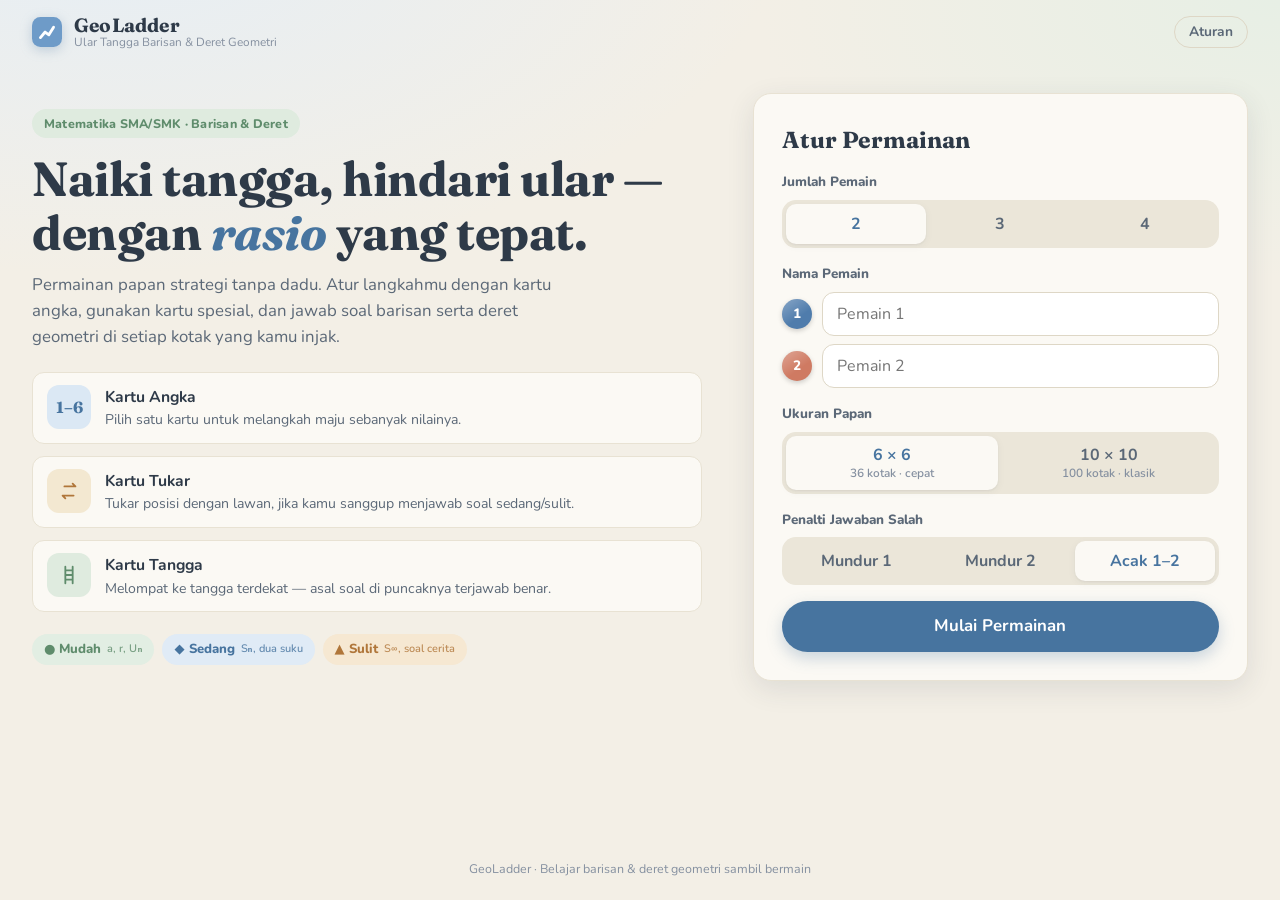
==== index.html @ 2062690c "Add files via upload" ====
<!DOCTYPE html>
<html lang="id">
<head>
  <meta charset="UTF-8">
  <meta name="viewport" content="width=device-width, initial-scale=1, viewport-fit=cover">
  <title>GeoLadder — Ular Tangga Barisan &amp; Deret Geometri</title>
  <meta name="description" content="Permainan papan edukatif ular tangga untuk belajar barisan dan deret geometri. Tanpa dadu, strategi kartu, 2–4 pemain lokal.">
  <meta name="theme-color" content="#f3efe6">
  <link rel="icon" href="data:image/svg+xml,%3Csvg xmlns='http://www.w3.org/2000/svg' viewBox='0 0 32 32'%3E%3Crect width='32' height='32' rx='8' fill='%236e9bc8'/%3E%3Cpath d='M9 22l5-6 4 3 5-8' fill='none' stroke='white' stroke-width='3' stroke-linecap='round' stroke-linejoin='round'/%3E%3C/svg%3E">
  <link rel="preconnect" href="https://fonts.googleapis.com">
  <link rel="preconnect" href="https://fonts.gstatic.com" crossorigin>
  <link href="https://fonts.googleapis.com/css2?family=Fraunces:wght@600;700&family=Nunito:wght@400;600;700;800&display=swap" rel="stylesheet">
  <link rel="stylesheet" href="style.css">
</head>
<body>
  <div id="app">
    <header class="topbar">
      <a class="brand" href="#" id="brand-link" aria-label="GeoLadder">
        <span class="brand-mark" aria-hidden="true">
          <svg viewBox="0 0 32 32" width="30" height="30"><rect width="32" height="32" rx="9" fill="#6e9bc8"/><path d="M9 22l5-6 4 3 5-8" fill="none" stroke="#fff" stroke-width="3" stroke-linecap="round" stroke-linejoin="round"/></svg>
        </span>
        <span class="brand-text">
          <strong>GeoLadder</strong>
          <small>Ular Tangga Barisan &amp; Deret Geometri</small>
        </span>
      </a>
      <nav class="topbar-actions" aria-label="Menu utama">
        <button class="btn btn-ghost btn-sm" id="btn-rules" type="button">Aturan</button>
        <button class="btn btn-ghost btn-sm is-hidden" id="btn-restart" type="button">Mulai Ulang</button>
        <button class="btn btn-ghost btn-sm is-hidden" id="btn-menu" type="button">Menu</button>
      </nav>
    </header>

    <main class="main">
      <!-- ================= LAYAR PENGATURAN ================= -->
      <section id="screen-setup" class="screen is-active" aria-labelledby="setup-title">
        <div class="setup-grid">
          <div class="setup-hero">
            <span class="eyebrow">Matematika SMA/SMK · Barisan &amp; Deret</span>
            <h1 id="setup-title">Naiki tangga, hindari ular — dengan <em>rasio</em> yang tepat.</h1>
            <p class="lead">
              Permainan papan strategi tanpa dadu. Atur langkahmu dengan kartu angka, gunakan kartu spesial,
              dan jawab soal barisan serta deret geometri di setiap kotak yang kamu injak.
            </p>

            <ul class="feature-list">
              <li>
                <span class="feature-icon fi-blue" aria-hidden="true">1–6</span>
                <div><strong>Kartu Angka</strong><p>Pilih satu kartu untuk melangkah maju sebanyak nilainya.</p></div>
              </li>
              <li>
                <span class="feature-icon fi-sand" aria-hidden="true">
                  <svg viewBox="0 0 24 24" width="22" height="22" fill="none" stroke="currentColor" stroke-width="2" stroke-linecap="round" stroke-linejoin="round"><path d="M7 7h12l-3-3"/><path d="M17 17H5l3 3"/></svg>
                </span>
                <div><strong>Kartu Tukar</strong><p>Tukar posisi dengan lawan, jika kamu sanggup menjawab soal sedang/sulit.</p></div>
              </li>
              <li>
                <span class="feature-icon fi-sage" aria-hidden="true">
                  <svg viewBox="0 0 24 24" width="22" height="22" fill="none" stroke="currentColor" stroke-width="2" stroke-linecap="round" stroke-linejoin="round"><path d="M8 3v18M16 3v18M8 7h8M8 12h8M8 17h8"/></svg>
                </span>
                <div><strong>Kartu Tangga</strong><p>Melompat ke tangga terdekat — asal soal di puncaknya terjawab benar.</p></div>
              </li>
            </ul>

            <div class="level-legend" aria-label="Tingkat kesulitan kotak">
              <span class="chip-level lv-easy">● Mudah <small>a, r, Uₙ</small></span>
              <span class="chip-level lv-medium">◆ Sedang <small>Sₙ, dua suku</small></span>
              <span class="chip-level lv-hard">▲ Sulit <small>S∞, soal cerita</small></span>
            </div>
          </div>

          <div class="setup-card panel">
            <h2>Atur Permainan</h2>

            <div class="field">
              <span class="field-label">Jumlah Pemain</span>
              <div class="segmented" id="seg-count" role="radiogroup" aria-label="Jumlah pemain">
                <button type="button" class="seg" role="radio" data-value="2">2</button>
                <button type="button" class="seg" role="radio" data-value="3">3</button>
                <button type="button" class="seg" role="radio" data-value="4">4</button>
              </div>
            </div>

            <div class="field">
              <span class="field-label">Nama Pemain</span>
              <div id="name-fields" class="name-fields"></div>
            </div>

            <div class="field">
              <span class="field-label">Ukuran Papan</span>
              <div class="segmented segmented-wide" id="seg-board" role="radiogroup" aria-label="Ukuran papan">
                <button type="button" class="seg" role="radio" data-value="36"><b>6 × 6</b><small>36 kotak · cepat</small></button>
                <button type="button" class="seg" role="radio" data-value="100"><b>10 × 10</b><small>100 kotak · klasik</small></button>
              </div>
            </div>

            <div class="field">
              <span class="field-label">Penalti Jawaban Salah</span>
              <div class="segmented" id="seg-penalty" role="radiogroup" aria-label="Penalti jawaban salah">
                <button type="button" class="seg" role="radio" data-value="1">Mundur 1</button>
                <button type="button" class="seg" role="radio" data-value="2">Mundur 2</button>
                <button type="button" class="seg" role="radio" data-value="random">Acak 1–2</button>
              </div>
            </div>

            <button id="btn-start" class="btn btn-primary btn-lg btn-block" type="button">Mulai Permainan</button>
          </div>
        </div>
      </section>

      <!-- ================= LAYAR PERMAINAN ================= -->
      <section id="screen-game" class="screen" aria-label="Permainan">
        <div class="game-layout">
          <div class="board-column">
            <div id="board" class="board-host"></div>

            <div class="legend" aria-label="Keterangan papan">
              <span class="legend-item"><i class="lg-dot lv-easy">●</i> Mudah</span>
              <span class="legend-item"><i class="lg-dot lv-medium">◆</i> Sedang</span>
              <span class="legend-item"><i class="lg-dot lv-hard">▲</i> Sulit</span>
              <span class="legend-item">
                <svg viewBox="0 0 24 24" width="18" height="18" fill="none" stroke="#a3805a" stroke-width="2" stroke-linecap="round" aria-hidden="true"><path d="M8 3v18M16 3v18M8 7h8M8 12h8M8 17h8"/></svg>
                Tangga <small>(Kartu Tangga)</small>
              </span>
              <span class="legend-item">
                <svg viewBox="0 0 24 24" width="18" height="18" fill="none" stroke="#c98585" stroke-width="3" stroke-linecap="round" aria-hidden="true"><path d="M5 4c8 0 2 8 7 8s-1 8 7 8"/></svg>
                Ular <small>(jawab benar untuk lolos)</small>
              </span>
            </div>
          </div>

          <aside class="side-column" aria-label="Panel pemain">
            <div class="panel turn-panel" id="turn-panel"></div>
            <div class="panel hand-panel" id="hand-panel"></div>

            <div class="panel tabs-panel">
              <div class="tabs" role="tablist" aria-label="Informasi permainan">
                <button type="button" class="tab is-active" role="tab" data-tab="players" aria-selected="true">Pemain</button>
                <button type="button" class="tab" role="tab" data-tab="scores" aria-selected="false">Papan Skor</button>
                <button type="button" class="tab" role="tab" data-tab="history" aria-selected="false">Riwayat</button>
              </div>
              <div class="tab-body" id="tab-body" role="tabpanel"></div>
            </div>
          </aside>
        </div>
      </section>
    </main>

    <footer class="footer">
      <span>GeoLadder · Belajar barisan &amp; deret geometri sambil bermain</span>
    </footer>
  </div>

  <div id="toast-root" aria-live="polite" aria-atomic="false"></div>
  <div id="modal-root"></div>

  <script src="config.js"></script>
  <script src="utils.js"></script>
  <script src="questions.js"></script>
  <script src="board.js"></script>
  <script src="game.js"></script>
  <script src="ui.js"></script>
  <script src="main.js"></script>
</body>
</html>
---- style.css ----
/* =========================================================
   GeoLadder — gaya antarmuka (palet lembut, nyaman di mata)
   ========================================================= */

:root {
  --bg: #f3efe6;
  --bg-2: #ebe6d9;
  --surface: #fbf9f4;
  --surface-2: #f6f2e9;
  --line: #ded7c6;
  --line-soft: #e8e2d3;

  --text: #2e3a48;
  --text-soft: #5b6877;
  --text-mute: #8590a0;

  --blue: #6e9bc8;
  --blue-soft: #dbe8f4;
  --blue-deep: #47749f;

  --sage: #8fb097;
  --sage-soft: #dfebdf;
  --sage-deep: #5f8c6c;

  --sand: #e3d2b0;
  --sand-soft: #f3e8d1;
  --sand-deep: #b0763a;

  --clay-soft: #f4e0d8;
  --clay-deep: #a9604b;

  --easy-bg: #e2eee3;
  --easy-fg: #5f8c6c;
  --medium-bg: #e0ebf6;
  --medium-fg: #47749f;
  --hard-bg: #f6e8d2;
  --hard-fg: #b0763a;

  --shadow-sm: 0 1px 2px rgba(46, 58, 72, 0.06), 0 2px 8px rgba(46, 58, 72, 0.05);
  --shadow-md: 0 8px 28px rgba(46, 58, 72, 0.11);
  --shadow-lg: 0 20px 60px rgba(46, 58, 72, 0.22);

  --radius: 18px;
  --radius-sm: 12px;

  --font: "Nunito", "Segoe UI", system-ui, -apple-system, "Helvetica Neue", Arial, sans-serif;
  --font-display: "Fraunces", Georgia, "Times New Roman", serif;
}

*,
*::before,
*::after {
  box-sizing: border-box;
}

html {
  -webkit-text-size-adjust: 100%;
}

body {
  margin: 0;
  font-family: var(--font);
  color: var(--text);
  line-height: 1.55;
  min-height: 100vh;
  background-color: var(--bg);
  background-image:
    radial-gradient(1100px 560px at 8% -8%, #e6eef5 0%, transparent 62%),
    radial-gradient(900px 480px at 100% 0%, #e7efe5 0%, transparent 58%);
  background-attachment: fixed;
}

body.has-modal {
  overflow: hidden;
}

h1, h2, h3, p {
  margin: 0;
}

button,
input {
  font-family: inherit;
  font-size: inherit;
  color: inherit;
}

button {
  cursor: pointer;
}

:focus-visible {
  outline: 3px solid rgba(110, 155, 200, 0.55);
  outline-offset: 2px;
}

.is-hidden {
  display: none !important;
}

sub, sup {
  line-height: 0;
}

/* ---------- Kerangka ---------- */

#app {
  min-height: 100vh;
  display: flex;
  flex-direction: column;
}

.topbar {
  display: flex;
  align-items: center;
  justify-content: space-between;
  gap: 12px;
  padding: 14px clamp(14px, 3vw, 32px);
}

.brand {
  display: flex;
  align-items: center;
  gap: 12px;
  text-decoration: none;
  color: inherit;
}

.brand-mark {
  display: grid;
  place-items: center;
  filter: drop-shadow(0 3px 6px rgba(71, 116, 159, 0.28));
}

.brand-text {
  display: flex;
  flex-direction: column;
  line-height: 1.15;
}

.brand-text strong {
  font-family: var(--font-display);
  font-size: 1.2rem;
  letter-spacing: 0.01em;
}

.brand-text small {
  color: var(--text-mute);
  font-size: 0.74rem;
}

.topbar-actions {
  display: flex;
  gap: 6px;
}

.main {
  flex: 1;
  width: 100%;
  max-width: 1280px;
  margin: 0 auto;
  padding: 4px clamp(14px, 3vw, 32px) 28px;
}

.footer {
  text-align: center;
  color: var(--text-mute);
  font-size: 0.78rem;
  padding: 14px 16px 22px;
}

.screen {
  display: none;
}

.screen.is-active {
  display: block;
  animation: screenIn 0.4s ease both;
}

/* ---------- Tombol ---------- */

.btn {
  display: inline-flex;
  align-items: center;
  justify-content: center;
  gap: 8px;
  border: 1px solid transparent;
  border-radius: 999px;
  padding: 10px 20px;
  font-weight: 700;
  line-height: 1.2;
  transition: transform 0.15s ease, box-shadow 0.2s ease, background 0.2s ease, border-color 0.2s ease, opacity 0.2s ease;
}

.btn:active:not(:disabled) {
  transform: translateY(1px) scale(0.99);
}

.btn:disabled {
  opacity: 0.5;
  cursor: not-allowed;
}

.btn-primary {
  background: var(--blue-deep);
  color: #fff;
  box-shadow: 0 6px 16px rgba(71, 116, 159, 0.28);
}

.btn-primary:hover:not(:disabled) {
  background: #3e6a94;
  box-shadow: 0 8px 20px rgba(71, 116, 159, 0.34);
}

.btn-soft {
  background: var(--blue-soft);
  color: var(--blue-deep);
}

.btn-soft:hover:not(:disabled) {
  background: #d0e0f0;
}

.btn-sand {
  background: var(--sand-soft);
  color: var(--sand-deep);
  border-color: var(--sand);
}

.btn-ghost {
  background: transparent;
  color: var(--text-soft);
  border-color: var(--line);
}

.btn-ghost:hover:not(:disabled) {
  background: var(--surface);
  color: var(--text);
}

.btn-sm {
  padding: 7px 14px;
  font-size: 0.86rem;
}

.btn-lg {
  padding: 14px 26px;
  font-size: 1.05rem;
}

.btn-block {
  width: 100%;
}

/* ---------- Panel umum ---------- */

.panel {
  background: var(--surface);
  border: 1px solid var(--line-soft);
  border-radius: var(--radius);
  box-shadow: var(--shadow-sm);
  padding: 16px;
}

.panel-title {
  display: flex;
  align-items: baseline;
  justify-content: space-between;
  gap: 8px;
  margin-bottom: 10px;
  font-weight: 800;
  font-size: 0.95rem;
}

.panel-title small {
  color: var(--text-mute);
  font-weight: 600;
}

/* ---------- Chip tingkat ---------- */

.lv-easy {
  --lv-bg: var(--easy-bg);
  --lv-fg: var(--easy-fg);
}

.lv-medium {
  --lv-bg: var(--medium-bg);
  --lv-fg: var(--medium-fg);
}

.lv-hard {
  --lv-bg: var(--hard-bg);
  --lv-fg: var(--hard-fg);
}

.chip-level {
  display: inline-flex;
  align-items: center;
  gap: 6px;
  padding: 5px 12px;
  border-radius: 999px;
  background: var(--lv-bg);
  color: var(--lv-fg);
  font-weight: 800;
  font-size: 0.82rem;
  white-space: nowrap;
}

.chip-level small {
  font-weight: 600;
  opacity: 0.8;
}

.chip-sm {
  padding: 3px 9px;
  font-size: 0.78rem;
}

/* =========================================================
   LAYAR PENGATURAN
   ========================================================= */

.setup-grid {
  display: grid;
  grid-template-columns: minmax(0, 1.15fr) minmax(0, 0.85fr);
  gap: clamp(20px, 4vw, 52px);
  align-items: center;
  padding-top: clamp(4px, 2vw, 26px);
}

.eyebrow {
  display: inline-block;
  padding: 5px 12px;
  border-radius: 999px;
  background: var(--sage-soft);
  color: var(--sage-deep);
  font-weight: 800;
  font-size: 0.78rem;
  letter-spacing: 0.02em;
}

.setup-hero h1 {
  font-family: var(--font-display);
  font-size: clamp(1.9rem, 4.2vw, 3rem);
  line-height: 1.12;
  margin: 14px 0 12px;
  letter-spacing: -0.01em;
}

.setup-hero h1 em {
  font-style: italic;
  color: var(--blue-deep);
}

.lead {
  color: var(--text-soft);
  font-size: 1.05rem;
  max-width: 54ch;
}

.feature-list {
  list-style: none;
  margin: 22px 0;
  padding: 0;
  display: grid;
  gap: 12px;
}

.feature-list li {
  display: flex;
  gap: 14px;
  align-items: flex-start;
  background: var(--surface);
  border: 1px solid var(--line-soft);
  border-radius: var(--radius-sm);
  padding: 12px 14px;
}

.feature-list strong {
  display: block;
  font-size: 0.98rem;
}

.feature-list p {
  color: var(--text-soft);
  font-size: 0.88rem;
}

.feature-icon {
  flex: none;
  width: 44px;
  height: 44px;
  border-radius: 12px;
  display: grid;
  place-items: center;
  font-family: var(--font-display);
  font-weight: 700;
}

.fi-blue { background: var(--blue-soft); color: var(--blue-deep); }
.fi-sand { background: var(--sand-soft); color: var(--sand-deep); }
.fi-sage { background: var(--sage-soft); color: var(--sage-deep); }

.level-legend {
  display: flex;
  flex-wrap: wrap;
  gap: 8px;
}

.setup-card {
  padding: clamp(18px, 3vw, 28px);
  box-shadow: var(--shadow-md);
}

.setup-card h2 {
  font-family: var(--font-display);
  font-size: 1.45rem;
  margin-bottom: 14px;
}

.field {
  margin-bottom: 16px;
}

.field-label {
  display: block;
  font-weight: 800;
  font-size: 0.84rem;
  color: var(--text-soft);
  margin-bottom: 7px;
}

.segmented {
  display: flex;
  gap: 4px;
  padding: 4px;
  background: var(--bg-2);
  border-radius: 14px;
}

.seg {
  flex: 1;
  border: 0;
  background: transparent;
  border-radius: 10px;
  padding: 9px 8px;
  font-weight: 700;
  color: var(--text-soft);
  transition: background 0.2s ease, color 0.2s ease, box-shadow 0.2s ease;
}

.seg:hover {
  color: var(--text);
}

.seg.is-active {
  background: var(--surface);
  color: var(--blue-deep);
  box-shadow: var(--shadow-sm);
}

.segmented-wide .seg {
  display: flex;
  flex-direction: column;
  align-items: center;
  gap: 1px;
  line-height: 1.25;
}

.segmented-wide .seg small {
  font-weight: 600;
  font-size: 0.74rem;
  color: var(--text-mute);
}

.name-fields {
  display: grid;
  gap: 8px;
}

.name-row {
  display: flex;
  align-items: center;
  gap: 10px;
}

.pawn-dot {
  flex: none;
  width: 30px;
  height: 30px;
  border-radius: 50%;
  display: grid;
  place-items: center;
  color: #fff;
  font-weight: 800;
  font-size: 0.85rem;
  background: linear-gradient(145deg, rgba(255, 255, 255, 0.32), rgba(255, 255, 255, 0) 60%), var(--pc);
  box-shadow: 0 2px 5px rgba(0, 0, 0, 0.18);
}

.input {
  flex: 1;
  min-width: 0;
  border: 1.5px solid var(--line);
  background: #fff;
  border-radius: 12px;
  padding: 10px 14px;
  transition: border-color 0.2s ease, box-shadow 0.2s ease;
}

.input:focus {
  outline: none;
  border-color: var(--blue);
  box-shadow: 0 0 0 4px rgba(110, 155, 200, 0.18);
}

/* =========================================================
   LAYAR PERMAINAN
   ========================================================= */

.game-layout {
  display: grid;
  grid-template-columns: minmax(0, 1fr) 390px;
  gap: 22px;
  align-items: start;
}

.board-column {
  display: flex;
  flex-direction: column;
  align-items: center;
  gap: 12px;
  min-width: 0;
}

.board-host {
  width: min(100%, calc(100vh - 150px));
  min-width: 280px;
}

/* ---------- Papan ---------- */

.board {
  position: relative;
  width: 100%;
  aspect-ratio: 1 / 1;
  padding: 10px;
  background: var(--surface);
  border: 1px solid var(--line);
  border-radius: 24px;
  box-shadow: var(--shadow-md);
}

.board-inner {
  position: relative;
  width: 100%;
  height: 100%;
}

.board-grid {
  display: grid;
  grid-template-columns: repeat(var(--cols), minmax(0, 1fr));
  grid-template-rows: repeat(var(--rows), minmax(0, 1fr));
  width: 100%;
  height: 100%;
}

.cell {
  padding: 2px;
  min-width: 0;
  min-height: 0;
  container-type: inline-size;
}

.cell-face {
  position: relative;
  width: 100%;
  height: 100%;
  border-radius: 12px;
  border-radius: clamp(5px, 14cqw, 13px);
  background: var(--lv-bg, var(--surface-2));
  border: 1px solid rgba(46, 58, 72, 0.07);
  color: var(--text);
  overflow: hidden;
  transition: box-shadow 0.25s ease, transform 0.25s ease, background 0.25s ease;
}

.cell-face.is-start {
  background: var(--blue-soft);
}

.cell-face.is-finish {
  background: linear-gradient(145deg, var(--sand-soft), var(--sand));
  border-color: rgba(176, 118, 58, 0.35);
}

.cell-num {
  position: absolute;
  left: 9%;
  top: 6%;
  font-weight: 800;
  font-size: 12px;
  font-size: clamp(9px, 25cqw, 19px);
  color: rgba(46, 58, 72, 0.78);
}

.cell-level {
  position: absolute;
  right: 9%;
  top: 6%;
  font-size: 11px;
  font-size: clamp(8px, 21cqw, 16px);
  color: var(--lv-fg);
  line-height: 1.2;
}

.cell-label {
  position: absolute;
  left: 0;
  right: 0;
  bottom: 12%;
  text-align: center;
  font-weight: 800;
  letter-spacing: 0.06em;
  font-size: 9px;
  font-size: clamp(7px, 16cqw, 12px);
  color: var(--blue-deep);
}

.is-finish .cell-label {
  color: var(--sand-deep);
}

.cell-tag {
  position: absolute;
  left: 50%;
  bottom: 7%;
  transform: translateX(-50%);
  padding: 1px 7px;
  border-radius: 999px;
  font-weight: 800;
  white-space: nowrap;
  font-size: 9px;
  font-size: clamp(7px, 17cqw, 13px);
  line-height: 1.35;
}

.tag-ladder {
  background: rgba(163, 128, 90, 0.17);
  color: #7d5e3b;
}

.tag-snake {
  background: rgba(201, 133, 133, 0.22);
  color: #9a5252;
}

.tag-top {
  background: rgba(163, 128, 90, 0.12);
  color: #8a6c48;
  font-weight: 700;
}

.cell-face.is-landed {
  animation: landed 0.7s ease;
}

.cell-face.is-preview {
  box-shadow: 0 0 0 3px var(--blue), 0 6px 18px rgba(71, 116, 159, 0.28);
  transform: scale(1.04);
  z-index: 2;
  animation: previewPulse 1.4s ease-in-out infinite;
}

.cell-face.is-preview-to {
  box-shadow: 0 0 0 3px var(--sage-deep), 0 6px 18px rgba(95, 140, 108, 0.3);
}

.board-svg {
  position: absolute;
  inset: 0;
  width: 100%;
  height: 100%;
  pointer-events: none;
}

.ladder {
  transition: opacity 0.2s ease;
}

.ladder.is-hl line {
  stroke: #7d5e3b;
}

.pawn-layer {
  position: absolute;
  inset: 0;
  pointer-events: none;
}

.pawn {
  position: absolute;
  left: 0;
  top: 0;
  width: calc(100% / var(--cols) * 0.46);
  aspect-ratio: 1 / 1;
  z-index: 3;
  container-type: inline-size;
  transition:
    left var(--move-ms, 300ms) cubic-bezier(0.4, 0, 0.2, 1),
    top var(--move-ms, 300ms) cubic-bezier(0.4, 0, 0.2, 1),
    transform var(--move-ms, 300ms) cubic-bezier(0.4, 0, 0.2, 1);
}

.pawn.is-active {
  z-index: 5;
}

.pawn-hop,
.pawn-body {
  width: 100%;
  height: 100%;
}

.pawn-body {
  border-radius: 50%;
  display: grid;
  place-items: center;
  color: #fff;
  font-weight: 800;
  font-size: 12px;
  font-size: clamp(9px, 46cqw, 22px);
  background: linear-gradient(145deg, rgba(255, 255, 255, 0.34), rgba(255, 255, 255, 0) 60%), var(--pc);
  border: 2px solid #fff;
  box-shadow: 0 3px 8px rgba(46, 58, 72, 0.32);
}

.pawn.is-active .pawn-body {
  animation: pawnPulse 1.9s ease-in-out infinite;
}

.pawn-hop.is-hop {
  animation: hop 0.28s ease-out;
}

/* ---------- Legenda ---------- */

.legend {
  display: flex;
  flex-wrap: wrap;
  justify-content: center;
  gap: 8px 16px;
  font-size: 0.82rem;
  color: var(--text-soft);
  font-weight: 600;
}

.legend-item {
  display: inline-flex;
  align-items: center;
  gap: 6px;
}

.legend-item small {
  color: var(--text-mute);
  font-weight: 600;
}

.lg-dot {
  font-style: normal;
  display: inline-grid;
  place-items: center;
  width: 22px;
  height: 22px;
  border-radius: 7px;
  background: var(--lv-bg);
  color: var(--lv-fg);
  font-size: 0.7rem;
}

/* ---------- Panel samping ---------- */

.side-column {
  display: flex;
  flex-direction: column;
  gap: 14px;
  min-width: 0;
}

.turn-panel {
  position: relative;
  overflow: hidden;
}

.turn-panel::before {
  content: "";
  position: absolute;
  left: 0;
  top: 0;
  bottom: 0;
  width: 6px;
  background: var(--pc, var(--blue));
}

.turn-head {
  display: flex;
  align-items: center;
  gap: 12px;
  padding-left: 6px;
}

.turn-head .pawn-dot {
  width: 40px;
  height: 40px;
  font-size: 1rem;
}

.turn-title {
  font-weight: 800;
  font-size: 1.12rem;
  line-height: 1.2;
}

.turn-sub {
  color: var(--text-mute);
  font-size: 0.82rem;
  font-weight: 600;
}

.turn-hint {
  margin: 10px 0 0 6px;
  padding: 9px 12px;
  border-radius: 12px;
  background: var(--surface-2);
  border: 1px dashed var(--line);
  color: var(--text-soft);
  font-size: 0.88rem;
  min-height: 42px;
}

.turn-hint b {
  color: var(--text);
}

/* ---------- Kartu ---------- */

.hand-row {
  display: flex;
  flex-wrap: wrap;
  gap: 10px;
  padding: 14px 2px 10px;
}

.card-num {
  position: relative;
  width: 62px;
  height: 88px;
  border-radius: 14px;
  border: 2px solid var(--line);
  background: linear-gradient(180deg, #ffffff, #f7f4ec);
  color: var(--text);
  font-family: var(--font-display);
  box-shadow: var(--shadow-sm);
  padding: 0;
  transition: transform 0.2s cubic-bezier(0.3, 1.5, 0.5, 1), box-shadow 0.2s ease, border-color 0.2s ease, opacity 0.2s ease;
}

.card-num .val {
  position: absolute;
  inset: 0 0 14px;
  display: grid;
  place-items: center;
  font-size: 2.1rem;
  font-weight: 700;
}

.card-num .corner {
  position: absolute;
  font-size: 0.72rem;
  font-weight: 800;
  color: var(--text-mute);
}

.card-num .corner.tl { left: 7px; top: 5px; }
.card-num .corner.br { right: 7px; top: 5px; }

.card-num .pips {
  position: absolute;
  left: 0;
  right: 0;
  bottom: 8px;
  display: flex;
  justify-content: center;
  gap: 3px;
}

.card-num .pips i {
  width: 5px;
  height: 5px;
  border-radius: 50%;
  background: var(--blue);
  opacity: 0.8;
}

.card-num:hover:not(.is-disabled):not(.is-locked) {
  transform: translateY(-5px);
  border-color: var(--blue);
}

.card-num.is-selected {
  transform: translateY(-14px) scale(1.05);
  border-color: var(--blue-deep);
  box-shadow: 0 14px 26px rgba(71, 116, 159, 0.28);
}

.card-num.is-disabled,
.card-num.is-locked {
  opacity: 0.45;
  cursor: not-allowed;
  filter: grayscale(0.35);
}

.card-num.is-locked {
  cursor: progress;
}

.card-num.is-played {
  animation: cardPlay 0.32s ease forwards;
}

.hand-row.deal .card-num {
  animation: cardDeal 0.42s cubic-bezier(0.3, 1.3, 0.5, 1) both;
  animation-delay: calc(var(--i) * 60ms);
}

.special-row {
  display: grid;
  grid-template-columns: 1fr 1fr;
  gap: 10px;
}

.card-sp {
  position: relative;
  display: flex;
  align-items: center;
  gap: 10px;
  text-align: left;
  padding: 10px 12px;
  border-radius: 14px;
  border: 2px solid var(--sp-line);
  background: var(--sp-bg);
  color: var(--sp-fg);
  transition: transform 0.2s cubic-bezier(0.3, 1.5, 0.5, 1), box-shadow 0.2s ease, opacity 0.2s ease;
}

.card-sp.sp-swap {
  --sp-bg: var(--blue-soft);
  --sp-fg: var(--blue-deep);
  --sp-line: #b9d1e8;
}

.card-sp.sp-ladder {
  --sp-bg: var(--sage-soft);
  --sp-fg: var(--sage-deep);
  --sp-line: #bdd5c1;
}

.card-sp strong {
  display: block;
  font-size: 0.9rem;
  line-height: 1.2;
}

.card-sp small {
  display: block;
  font-size: 0.72rem;
  font-weight: 600;
  opacity: 0.82;
  line-height: 1.3;
}

.card-sp .sp-count {
  margin-left: auto;
  font-weight: 800;
  font-size: 0.85rem;
  background: rgba(255, 255, 255, 0.75);
  border-radius: 999px;
  padding: 2px 8px;
}

.card-sp:hover:not(.is-disabled):not(.is-locked) {
  transform: translateY(-3px);
}

.card-sp.is-selected {
  transform: translateY(-6px);
  box-shadow: 0 10px 22px rgba(46, 58, 72, 0.16);
  border-color: var(--sp-fg);
}

.card-sp.is-disabled,
.card-sp.is-locked {
  opacity: 0.45;
  cursor: not-allowed;
  filter: grayscale(0.3);
}

.card-sp.is-played {
  animation: cardPlay 0.32s ease forwards;
}

.hand-actions {
  display: flex;
  flex-direction: column;
  gap: 8px;
  margin-top: 12px;
}

/* ---------- Tab ---------- */

.tabs-panel {
  padding: 10px 12px 14px;
}

.tabs {
  display: flex;
  gap: 4px;
  padding: 4px;
  background: var(--bg-2);
  border-radius: 14px;
  margin-bottom: 12px;
}

.tab {
  flex: 1;
  border: 0;
  background: transparent;
  border-radius: 10px;
  padding: 8px 6px;
  font-weight: 700;
  font-size: 0.86rem;
  color: var(--text-soft);
  transition: background 0.2s ease, color 0.2s ease;
}

.tab.is-active {
  background: var(--surface);
  color: var(--blue-deep);
  box-shadow: var(--shadow-sm);
}

.tab-body {
  max-height: 340px;
  overflow-y: auto;
  padding: 2px 4px 2px 2px;
  scrollbar-width: thin;
  scrollbar-color: var(--line) transparent;
}

.pl-card {
  background: var(--surface-2);
  border: 1.5px solid var(--line-soft);
  border-radius: 14px;
  padding: 10px 12px;
  margin-bottom: 8px;
  transition: border-color 0.25s ease, background 0.25s ease, transform 0.25s ease;
}

.pl-card.is-turn {
  border-color: var(--pc);
  background: #fff;
  transform: translateX(3px);
}

.pl-top {
  display: flex;
  align-items: center;
  gap: 10px;
}

.pl-name {
  flex: 1;
  min-width: 0;
  display: flex;
  flex-direction: column;
  line-height: 1.25;
}

.pl-name strong {
  overflow: hidden;
  text-overflow: ellipsis;
  white-space: nowrap;
}

.pl-name small,
.pl-score small {
  color: var(--text-mute);
  font-weight: 600;
  font-size: 0.76rem;
}

.pl-score {
  display: flex;
  flex-direction: column;
  align-items: flex-end;
  line-height: 1.1;
}

.pl-score b {
  font-family: var(--font-display);
  font-size: 1.25rem;
}

.progress {
  height: 6px;
  border-radius: 999px;
  background: var(--bg-2);
  margin: 9px 0 7px;
  overflow: hidden;
}

.progress i {
  display: block;
  height: 100%;
  border-radius: 999px;
  background: var(--pc);
  transition: width 0.5s ease;
}

.pl-meta {
  display: flex;
  flex-wrap: wrap;
  gap: 4px 12px;
  font-size: 0.78rem;
  font-weight: 700;
  color: var(--text-soft);
}

.pl-meta span {
  display: inline-flex;
  align-items: center;
  gap: 4px;
}

.pl-meta .streak {
  color: var(--sand-deep);
}

.score-table {
  width: 100%;
  border-collapse: collapse;
  font-size: 0.86rem;
}

.score-table th {
  text-align: left;
  color: var(--text-mute);
  font-weight: 700;
  font-size: 0.74rem;
  padding: 4px 6px 8px;
}

.score-table td {
  padding: 9px 6px;
  border-top: 1px solid var(--line-soft);
}

.score-table .num {
  text-align: right;
  font-variant-numeric: tabular-nums;
}

.score-table .who {
  display: flex;
  align-items: center;
  gap: 8px;
  font-weight: 700;
}

.score-table .pawn-dot {
  width: 22px;
  height: 22px;
  font-size: 0.7rem;
}

.empty {
  text-align: center;
  color: var(--text-mute);
  padding: 22px 10px;
  font-size: 0.9rem;
}

/* ---------- Riwayat ---------- */

.hist-item {
  border: 1.5px solid var(--line-soft);
  border-left: 5px solid var(--sage);
  border-radius: 12px;
  background: var(--surface-2);
  margin-bottom: 8px;
  overflow: hidden;
}

.hist-item.bad {
  border-left-color: #cf9a86;
}

.hist-item summary {
  list-style: none;
  display: flex;
  align-items: center;
  gap: 9px;
  padding: 9px 10px;
  cursor: pointer;
}

.hist-item summary::-webkit-details-marker {
  display: none;
}

.hist-main {
  flex: 1;
  min-width: 0;
  display: flex;
  flex-direction: column;
  line-height: 1.25;
}

.hist-main strong {
  font-size: 0.88rem;
}

.hist-main small {
  color: var(--text-mute);
  font-size: 0.74rem;
  font-weight: 600;
  overflow: hidden;
  text-overflow: ellipsis;
  white-space: nowrap;
}

.hist-res {
  font-weight: 800;
  font-size: 0.86rem;
}

.hist-item.ok .hist-res { color: var(--sage-deep); }
.hist-item.bad .hist-res { color: var(--clay-deep); }

.hist-body {
  padding: 4px 12px 12px;
  font-size: 0.86rem;
  color: var(--text-soft);
  display: grid;
  gap: 7px;
}

.hist-body .hist-q {
  color: var(--text);
}

.hist-body b.k {
  color: var(--text);
}

/* =========================================================
   MODAL
   ========================================================= */

.modal-overlay {
  position: fixed;
  inset: 0;
  z-index: 50;
  display: flex;
  align-items: center;
  justify-content: center;
  padding: 16px;
  background: rgba(46, 58, 72, 0);
  backdrop-filter: blur(0px);
  -webkit-backdrop-filter: blur(0px);
  transition: background 0.2s ease, backdrop-filter 0.2s ease;
}

.modal-overlay.is-open {
  background: rgba(46, 58, 72, 0.42);
  backdrop-filter: blur(3px);
  -webkit-backdrop-filter: blur(3px);
}

.modal {
  width: min(640px, 100%);
  max-height: calc(100vh - 32px);
  overflow-y: auto;
  background: var(--surface);
  border-radius: 22px;
  box-shadow: var(--shadow-lg);
  padding: clamp(18px, 3vw, 28px);
  opacity: 0;
  transform: translateY(14px) scale(0.97);
  transition: opacity 0.22s ease, transform 0.26s cubic-bezier(0.3, 1.3, 0.5, 1);
}

.modal-overlay.is-open .modal {
  opacity: 1;
  transform: none;
}

.modal-narrow {
  width: min(460px, 100%);
}

.modal h3 {
  font-family: var(--font-display);
  font-size: 1.35rem;
  margin-bottom: 8px;
}

.modal .modal-text {
  color: var(--text-soft);
}

.modal-actions {
  display: flex;
  flex-wrap: wrap;
  justify-content: flex-end;
  gap: 8px;
  margin-top: 18px;
}

/* ---------- Soal ---------- */

.q-head {
  display: flex;
  align-items: center;
  gap: 12px;
  margin-bottom: 16px;
}

.q-who {
  flex: 1;
  min-width: 0;
  display: flex;
  flex-direction: column;
  line-height: 1.25;
}

.q-who small {
  color: var(--text-mute);
  font-weight: 600;
}

.q-text {
  font-size: 1.12rem;
  line-height: 1.6;
  padding: 16px 18px;
  background: var(--surface-2);
  border: 1px solid var(--line-soft);
  border-radius: 14px;
  margin-bottom: 14px;
}

.q-options {
  display: grid;
  gap: 8px;
}

.opt {
  display: flex;
  align-items: center;
  gap: 12px;
  width: 100%;
  text-align: left;
  padding: 11px 14px;
  border-radius: 14px;
  border: 2px solid var(--line);
  background: #fff;
  transition: border-color 0.18s ease, background 0.18s ease, transform 0.15s ease, opacity 0.2s ease;
}

.opt:hover:not(:disabled) {
  border-color: var(--blue);
  transform: translateX(3px);
}

.opt-key {
  flex: none;
  width: 30px;
  height: 30px;
  border-radius: 9px;
  display: grid;
  place-items: center;
  font-weight: 800;
  font-size: 0.86rem;
  background: var(--bg-2);
  color: var(--text-soft);
  transition: background 0.18s ease, color 0.18s ease;
}

.opt-text {
  flex: 1;
  font-size: 1.02rem;
}

.opt.is-picked {
  border-color: var(--blue-deep);
  background: var(--blue-soft);
}

.opt.is-picked .opt-key {
  background: var(--blue-deep);
  color: #fff;
}

.opt.is-correct {
  border-color: var(--sage-deep);
  background: var(--sage-soft);
  animation: popIn 0.4s ease;
}

.opt.is-correct .opt-key {
  background: var(--sage-deep);
  color: #fff;
}

.opt.is-wrong {
  border-color: #cf9a86;
  background: var(--clay-soft);
  animation: shake 0.4s ease;
}

.opt.is-wrong .opt-key {
  background: var(--clay-deep);
  color: #fff;
}

.opt.is-dim {
  opacity: 0.55;
}

.opt:disabled {
  cursor: default;
}

.q-actions {
  margin-top: 16px;
  display: flex;
  justify-content: flex-end;
  align-items: center;
  gap: 10px;
}

.q-actions .kbd-hint {
  margin-right: auto;
  color: var(--text-mute);
  font-size: 0.78rem;
  font-weight: 600;
}

.feedback {
  margin-top: 16px;
  padding: 14px 16px;
  border-radius: 14px;
  border: 1.5px solid;
  animation: fadeUp 0.35s ease both;
}

.feedback.is-correct {
  background: var(--sage-soft);
  border-color: #bdd5c1;
}

.feedback.is-wrong {
  background: var(--clay-soft);
  border-color: #e6c5b8;
}

.fb-title {
  font-weight: 800;
  font-size: 1.05rem;
}

.is-correct .fb-title { color: var(--sage-deep); }
.is-wrong .fb-title { color: var(--clay-deep); }

.fb-points {
  font-weight: 800;
  color: var(--sage-deep);
  font-size: 0.92rem;
}

.fb-conseq {
  margin-top: 4px;
  font-weight: 600;
}

.fb-bonus {
  margin-top: 6px;
  display: inline-block;
  padding: 3px 10px;
  border-radius: 999px;
  background: #fff;
  color: var(--sand-deep);
  font-weight: 800;
  font-size: 0.84rem;
}

.fb-explain {
  margin-top: 10px;
  padding-top: 10px;
  border-top: 1px dashed rgba(46, 58, 72, 0.18);
  font-size: 0.94rem;
  color: var(--text-soft);
}

.fb-explain strong {
  display: block;
  color: var(--text);
  margin-bottom: 2px;
}

/* ---------- Pilih target ---------- */

.target-list {
  display: grid;
  gap: 8px;
  margin-top: 14px;
}

.target-btn {
  display: flex;
  align-items: center;
  gap: 12px;
  width: 100%;
  text-align: left;
  padding: 10px 14px;
  border-radius: 14px;
  border: 2px solid var(--line);
  background: #fff;
  transition: border-color 0.18s ease, transform 0.15s ease;
}

.target-btn:hover {
  border-color: var(--blue);
  transform: translateX(3px);
}

.target-btn .t-info {
  flex: 1;
  display: flex;
  flex-direction: column;
  line-height: 1.25;
}

.target-btn small {
  color: var(--text-mute);
  font-weight: 600;
}

.target-btn .t-swap {
  font-weight: 800;
  color: var(--blue-deep);
  font-size: 0.86rem;
  white-space: nowrap;
}

/* ---------- Pemenang & aturan ---------- */

.winner {
  text-align: center;
}

.winner .trophy {
  width: 76px;
  height: 76px;
  margin: 0 auto 8px;
  display: grid;
  place-items: center;
  border-radius: 50%;
  background: linear-gradient(145deg, var(--sand-soft), var(--sand));
  color: var(--sand-deep);
  animation: trophy 1.2s ease both;
}

.winner h3 {
  font-size: 1.7rem;
}

.winner .rank-table {
  margin: 16px 0 4px;
  text-align: left;
}

.rules-grid {
  display: grid;
  gap: 10px;
  margin-top: 12px;
}

.rule {
  display: flex;
  gap: 12px;
  align-items: flex-start;
  padding: 10px 12px;
  background: var(--surface-2);
  border: 1px solid var(--line-soft);
  border-radius: 14px;
  font-size: 0.92rem;
  color: var(--text-soft);
}

.rule strong {
  display: block;
  color: var(--text);
}

.rule .rule-no {
  flex: none;
  width: 28px;
  height: 28px;
  border-radius: 9px;
  display: grid;
  place-items: center;
  font-weight: 800;
  font-size: 0.85rem;
  background: var(--blue-soft);
  color: var(--blue-deep);
}

/* ---------- Toast ---------- */

#toast-root {
  position: fixed;
  left: 50%;
  bottom: 18px;
  transform: translateX(-50%);
  z-index: 70;
  display: flex;
  flex-direction: column;
  align-items: center;
  gap: 8px;
  pointer-events: none;
  width: min(92vw, 420px);
}

.toast {
  padding: 9px 16px;
  border-radius: 999px;
  background: var(--text);
  color: #fff;
  font-weight: 700;
  font-size: 0.88rem;
  box-shadow: var(--shadow-md);
  animation: toastIn 0.3s ease both;
  text-align: center;
}

.toast.good { background: var(--sage-deep); }
.toast.warn { background: #a8693f; }

.toast.is-out {
  animation: toastOut 0.25s ease forwards;
}

/* =========================================================
   ANIMASI
   ========================================================= */

@keyframes screenIn {
  from { opacity: 0; transform: translateY(10px); }
  to { opacity: 1; transform: none; }
}

@keyframes fadeUp {
  from { opacity: 0; transform: translateY(8px); }
  to { opacity: 1; transform: none; }
}

@keyframes popIn {
  0% { transform: scale(0.97); }
  60% { transform: scale(1.025); }
  100% { transform: scale(1); }
}

@keyframes shake {
  0%, 100% { transform: translateX(0); }
  25% { transform: translateX(-5px); }
  75% { transform: translateX(5px); }
}

@keyframes hop {
  0% { transform: translateY(0) scale(1); }
  45% { transform: translateY(-48%) scale(1.1); }
  100% { transform: translateY(0) scale(1); }
}

@keyframes landed {
  0% { box-shadow: 0 0 0 0 rgba(110, 155, 200, 0.7); }
  100% { box-shadow: 0 0 0 14px rgba(110, 155, 200, 0); }
}

@keyframes previewPulse {
  0%, 100% { transform: scale(1.04); }
  50% { transform: scale(1.09); }
}

@keyframes pawnPulse {
  0%, 100% { box-shadow: 0 3px 8px rgba(46, 58, 72, 0.32), 0 0 0 0 rgba(255, 255, 255, 0); }
  50% { box-shadow: 0 3px 8px rgba(46, 58, 72, 0.32), 0 0 0 6px rgba(255, 255, 255, 0.55); }
}

@keyframes cardDeal {
  from { opacity: 0; transform: translateY(-26px) rotate(-6deg) scale(0.9); }
  to { opacity: 1; transform: none; }
}

@keyframes cardPlay {
  0% { transform: translateY(-14px) scale(1.05); opacity: 1; }
  100% { transform: translateY(-46px) scale(1.12); opacity: 0; }
}

@keyframes toastIn {
  from { opacity: 0; transform: translateY(12px) scale(0.96); }
  to { opacity: 1; transform: none; }
}

@keyframes toastOut {
  to { opacity: 0; transform: translateY(-6px); }
}

@keyframes trophy {
  0% { transform: scale(0.4) rotate(-20deg); opacity: 0; }
  60% { transform: scale(1.12) rotate(6deg); opacity: 1; }
  100% { transform: scale(1) rotate(0); }
}

/* =========================================================
   RESPONSIF
   ========================================================= */

@media (max-width: 1060px) {
  .game-layout {
    grid-template-columns: minmax(0, 1fr) 340px;
    gap: 16px;
  }
}

@media (max-width: 900px) {
  .setup-grid {
    grid-template-columns: 1fr;
  }

  .game-layout {
    grid-template-columns: 1fr;
  }

  .board-host {
    width: min(100%, 640px);
  }

  .tab-body {
    max-height: 420px;
  }
}

@media (max-width: 560px) {
  .brand-text small {
    display: none;
  }

  .topbar-actions .btn {
    padding: 6px 11px;
  }

  .board {
    padding: 6px;
    border-radius: 18px;
  }

  .board-host {
    min-width: 0;
  }

  .card-num {
    width: 54px;
    height: 78px;
  }

  .card-num .val {
    font-size: 1.8rem;
  }

  .hand-row {
    gap: 8px;
  }

  .special-row {
    grid-template-columns: 1fr;
  }

  .modal-overlay {
    align-items: flex-end;
    padding: 8px;
  }

  .q-text {
    font-size: 1.04rem;
  }

  .q-actions .kbd-hint {
    display: none;
  }
}

@media (prefers-reduced-motion: reduce) {
  *,
  *::before,
  *::after {
    animation-duration: 0.01ms !important;
    animation-iteration-count: 1 !important;
    transition-duration: 0.01ms !important;
  }
}
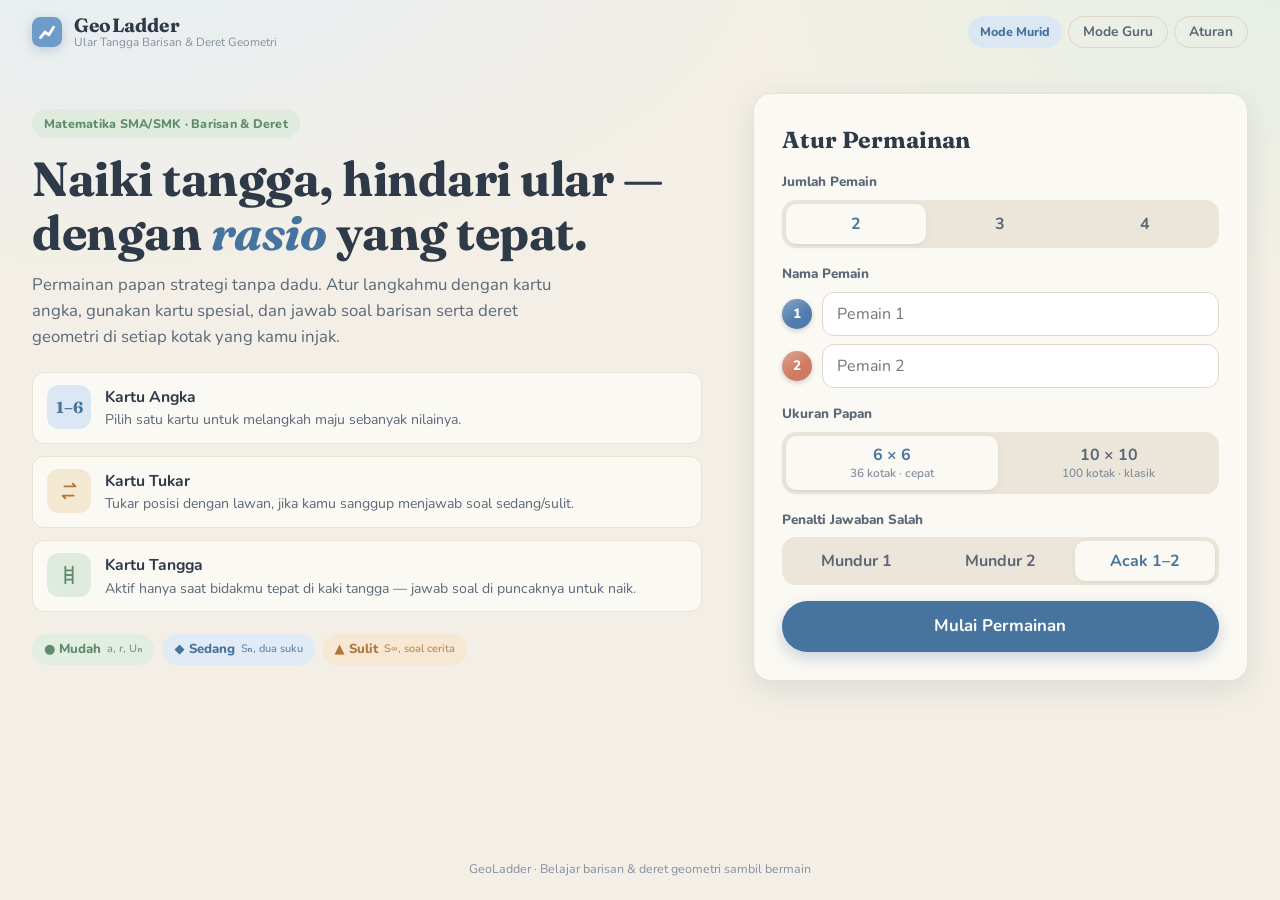
==== commit af3cc20e: "Add files via upload" ====
--- a/index.html
+++ b/index.html
@@ -11,6 +11,7 @@
   <link rel="preconnect" href="https://fonts.gstatic.com" crossorigin>
   <link href="https://fonts.googleapis.com/css2?family=Fraunces:wght@600;700&family=Nunito:wght@400;600;700;800&display=swap" rel="stylesheet">
   <link rel="stylesheet" href="style.css">
+  <link rel="stylesheet" href="teacher.css">
 </head>
 <body>
   <div id="app">
@@ -25,6 +26,8 @@
         </span>
       </a>
       <nav class="topbar-actions" aria-label="Menu utama">
+        <span class="mode-badge" id="mode-badge">Mode Murid</span>
+        <button class="btn btn-ghost btn-sm" id="btn-teacher" type="button">Mode Guru</button>
         <button class="btn btn-ghost btn-sm" id="btn-rules" type="button">Aturan</button>
         <button class="btn btn-ghost btn-sm is-hidden" id="btn-restart" type="button">Mulai Ulang</button>
         <button class="btn btn-ghost btn-sm is-hidden" id="btn-menu" type="button">Menu</button>
@@ -58,7 +61,7 @@
                 <span class="feature-icon fi-sage" aria-hidden="true">
                   <svg viewBox="0 0 24 24" width="22" height="22" fill="none" stroke="currentColor" stroke-width="2" stroke-linecap="round" stroke-linejoin="round"><path d="M8 3v18M16 3v18M8 7h8M8 12h8M8 17h8"/></svg>
                 </span>
-                <div><strong>Kartu Tangga</strong><p>Melompat ke tangga terdekat — asal soal di puncaknya terjawab benar.</p></div>
+                <div><strong>Kartu Tangga</strong><p>Aktif hanya saat bidakmu tepat di kaki tangga — jawab soal di puncaknya untuk naik.</p></div>
               </li>
             </ul>
 
@@ -160,6 +163,7 @@
   <script src="board.js"></script>
   <script src="game.js"></script>
   <script src="ui.js"></script>
+  <script src="teacher.js"></script>
   <script src="main.js"></script>
 </body>
 </html>
--- a/teacher.css
+++ b/teacher.css
@@ -0,0 +1,260 @@
+/* =========================================================
+   Mode Guru — panel bank soal & penanda mode
+   ========================================================= */
+
+.mode-badge {
+  display: inline-flex;
+  align-items: center;
+  padding: 4px 12px;
+  border-radius: 999px;
+  font-size: 0.78rem;
+  font-weight: 800;
+  color: var(--blue-deep);
+  background: var(--blue-soft);
+}
+
+.mode-badge.is-teacher {
+  color: var(--sage-deep);
+  background: var(--sage-soft);
+}
+
+.modal-wide {
+  width: min(900px, 100%);
+}
+
+.pin-input {
+  width: 100%;
+  margin-top: 6px;
+  letter-spacing: 0.3em;
+  text-align: center;
+  font-size: 1.2rem;
+}
+
+.pin-error {
+  min-height: 1.3em;
+  margin: 8px 0 0;
+  color: var(--clay-deep);
+  font-weight: 700;
+  font-size: 0.9rem;
+}
+
+.tp-head {
+  display: flex;
+  flex-wrap: wrap;
+  gap: 10px 16px;
+  align-items: flex-start;
+  justify-content: space-between;
+}
+
+.tp-head h3 {
+  margin: 0 0 4px;
+}
+
+.tp-head .modal-text {
+  margin: 0;
+}
+
+.tp-head-actions,
+.tp-toolbar,
+.q-btns {
+  display: flex;
+  flex-wrap: wrap;
+  gap: 8px;
+}
+
+.tp-toolbar {
+  margin: 14px 0 10px;
+}
+
+.tt-tabs {
+  display: flex;
+  flex-wrap: wrap;
+  gap: 8px;
+  margin: 16px 0 4px;
+}
+
+.tt-tab {
+  border: 1.5px solid var(--line);
+  background: var(--surface-2);
+  color: var(--text-soft);
+  border-radius: 999px;
+  padding: 8px 16px;
+  font: inherit;
+  font-weight: 800;
+  font-size: 0.9rem;
+  cursor: pointer;
+}
+
+.tt-tab.lv-easy.is-active {
+  background: var(--easy-bg);
+  color: var(--easy-fg);
+  border-color: var(--easy-fg);
+}
+
+.tt-tab.lv-medium.is-active {
+  background: var(--medium-bg);
+  color: var(--medium-fg);
+  border-color: var(--medium-fg);
+}
+
+.tt-tab.lv-hard.is-active {
+  background: var(--hard-bg);
+  color: var(--hard-fg);
+  border-color: var(--hard-fg);
+}
+
+.q-item {
+  display: flex;
+  gap: 12px;
+  align-items: flex-start;
+  padding: 12px;
+  margin-bottom: 8px;
+  background: #fff;
+  border: 1px solid var(--line-soft);
+  border-radius: var(--radius-sm);
+}
+
+.q-no {
+  flex: none;
+  width: 28px;
+  height: 28px;
+  display: grid;
+  place-items: center;
+  border-radius: 50%;
+  background: var(--sand-soft);
+  color: var(--sand-deep);
+  font-weight: 800;
+  font-size: 0.8rem;
+}
+
+.q-body {
+  flex: 1;
+  min-width: 0;
+}
+
+.q-prev {
+  display: -webkit-box;
+  -webkit-line-clamp: 2;
+  line-clamp: 2;
+  -webkit-box-orient: vertical;
+  overflow: hidden;
+  margin-bottom: 4px;
+}
+
+.q-body small {
+  color: var(--text-mute);
+}
+
+.btn-del {
+  color: var(--clay-deep);
+}
+
+.tt-form h4 {
+  margin: 14px 0 6px;
+  font-family: var(--font-display);
+}
+
+.tt-label {
+  display: block;
+  margin: 12px 0 6px;
+  font-weight: 800;
+  font-size: 0.85rem;
+  color: var(--text-soft);
+}
+
+.tt-label .input {
+  display: block;
+  width: 100%;
+  margin-top: 6px;
+  font-weight: 600;
+}
+
+.tt-area {
+  resize: vertical;
+  font-family: inherit;
+}
+
+.tt-tools {
+  display: flex;
+  align-items: center;
+  flex-wrap: wrap;
+  gap: 6px;
+  margin-top: 10px;
+}
+
+.tt-tools .tt-label {
+  margin: 0 4px 0 0;
+}
+
+.tt-tool {
+  min-width: 36px;
+  height: 32px;
+  border: 1.5px solid var(--line);
+  border-radius: 10px;
+  background: var(--surface-2);
+  color: var(--text);
+  font: inherit;
+  font-weight: 800;
+  cursor: pointer;
+}
+
+.tt-tool:hover {
+  background: var(--sand-soft);
+}
+
+.tt-opts {
+  display: grid;
+  gap: 8px;
+}
+
+.tt-opt {
+  display: flex;
+  align-items: center;
+  gap: 10px;
+}
+
+.tt-opt input[type='radio'] {
+  width: 18px;
+  height: 18px;
+  accent-color: var(--sage-deep);
+  flex: none;
+}
+
+.tt-hint {
+  display: block;
+  margin-top: 6px;
+  color: var(--text-mute);
+}
+
+.tt-preview {
+  padding: 12px 14px;
+  background: var(--surface-2);
+  border: 1px dashed var(--line);
+  border-radius: var(--radius-sm);
+}
+
+.tt-preview ul {
+  margin: 8px 0;
+  padding-left: 0;
+  list-style: none;
+}
+
+.tt-preview li.is-key {
+  color: var(--sage-deep);
+  font-weight: 800;
+}
+
+.tt-prev-e {
+  color: var(--text-soft);
+  font-size: 0.92rem;
+}
+
+@media (max-width: 560px) {
+  .q-item {
+    flex-wrap: wrap;
+  }
+
+  .q-btns {
+    width: 100%;
+  }
+}
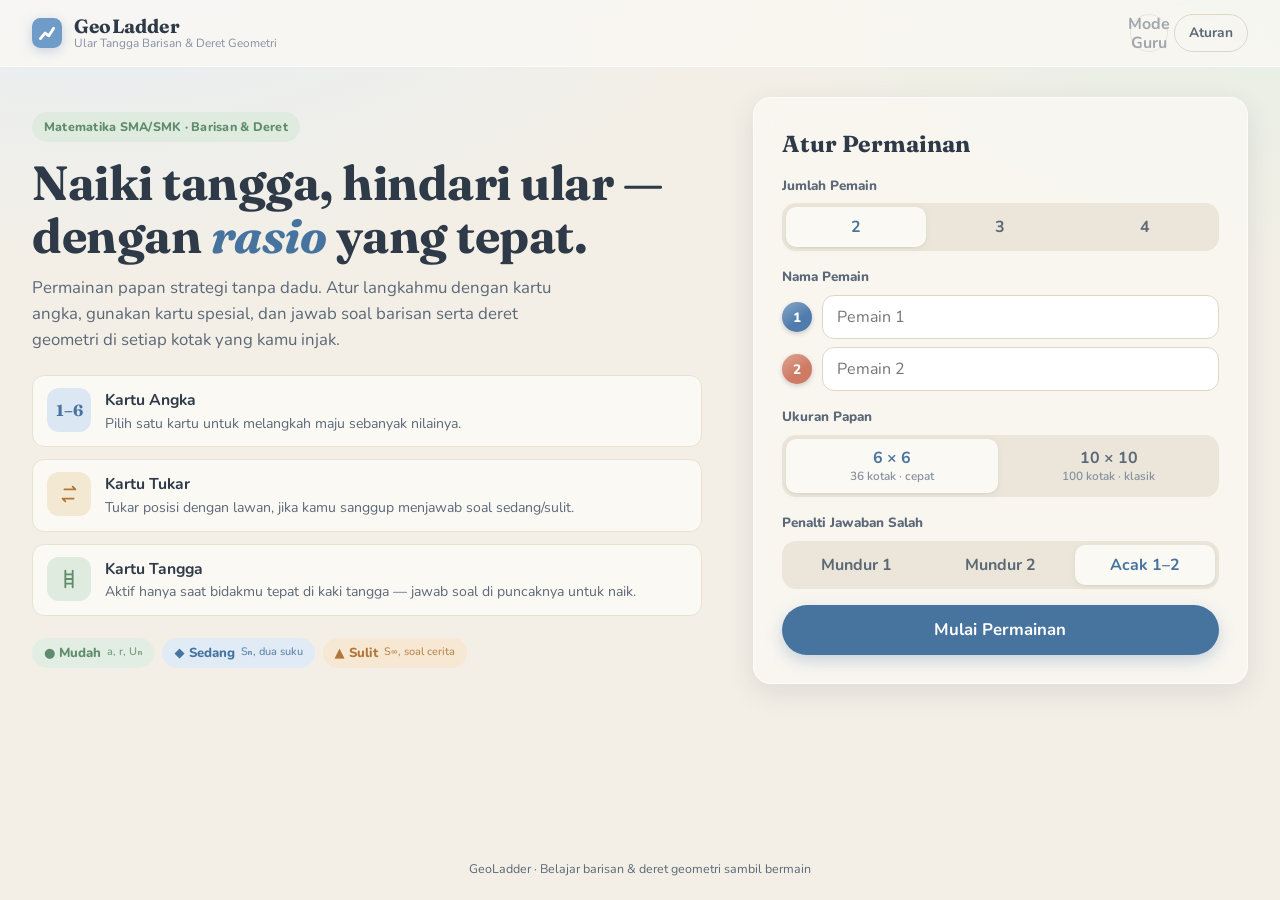
==== commit 9101cd4d: "Add files via upload" ====
--- a/index.html
+++ b/index.html
@@ -12,6 +12,7 @@
   <link href="https://fonts.googleapis.com/css2?family=Fraunces:wght@600;700&family=Nunito:wght@400;600;700;800&display=swap" rel="stylesheet">
   <link rel="stylesheet" href="style.css">
   <link rel="stylesheet" href="teacher.css">
+  <link rel="stylesheet" href="theme.css">
 </head>
 <body>
   <div id="app">
@@ -26,8 +27,7 @@
         </span>
       </a>
       <nav class="topbar-actions" aria-label="Menu utama">
-        <span class="mode-badge" id="mode-badge">Mode Murid</span>
-        <button class="btn btn-ghost btn-sm" id="btn-teacher" type="button">Mode Guru</button>
+        <button class="btn btn-ghost btn-icon" id="btn-teacher" type="button" aria-label="Panel guru"><svg viewBox="0 0 24 24" width="20" height="20" fill="none" stroke="currentColor" stroke-width="2" stroke-linecap="round" stroke-linejoin="round" aria-hidden="true"><circle cx="12" cy="8" r="4"/><path d="M4 21c0-4.4 3.6-7 8-7s8 2.6 8 7"/></svg></button>
         <button class="btn btn-ghost btn-sm" id="btn-rules" type="button">Aturan</button>
         <button class="btn btn-ghost btn-sm is-hidden" id="btn-restart" type="button">Mulai Ulang</button>
         <button class="btn btn-ghost btn-sm is-hidden" id="btn-menu" type="button">Menu</button>
@@ -159,6 +159,8 @@
 
   <script src="config.js"></script>
   <script src="utils.js"></script>
+  <script src="audio.js"></script>
+  <script src="background.js"></script>
   <script src="questions.js"></script>
   <script src="board.js"></script>
   <script src="game.js"></script>
--- a/theme.css
+++ b/theme.css
@@ -0,0 +1,132 @@
+/* =========================================================
+   Tema — latar papan ular tangga ter-blur, panel kaca, kontrol suara
+   ========================================================= */
+
+.bg-art,
+.bg-veil {
+  position: fixed;
+  inset: 0;
+  z-index: 0;
+  pointer-events: none;
+}
+
+.bg-art {
+  overflow: hidden;
+}
+
+.bg-art svg {
+  position: absolute;
+  left: 50%;
+  top: 50%;
+  width: 185vmax;
+  height: 185vmax;
+  transform: translate(-50%, -50%) rotate(-5deg);
+  filter: blur(7px) saturate(0.9);
+  opacity: 0.7;
+  animation: bgDrift 120s ease-in-out infinite alternate;
+}
+
+@keyframes bgDrift {
+  from {
+    transform: translate(-54%, -52%) rotate(-5deg);
+  }
+  to {
+    transform: translate(-46%, -48%) rotate(-3deg);
+  }
+}
+
+.bg-veil {
+  background:
+    radial-gradient(900px 520px at 50% 0%, rgba(243, 239, 230, 0.62), transparent 70%),
+    rgba(243, 239, 230, 0.42);
+  -webkit-backdrop-filter: blur(3px);
+  backdrop-filter: blur(3px);
+}
+
+#app {
+  position: relative;
+  z-index: 1;
+}
+
+/* Efek kaca (glassmorphism) */
+.topbar,
+.panel {
+  background: rgba(251, 249, 244, 0.74);
+  -webkit-backdrop-filter: blur(14px) saturate(1.1);
+  backdrop-filter: blur(14px) saturate(1.1);
+  border: 1px solid rgba(255, 255, 255, 0.6);
+}
+
+.topbar {
+  border-width: 0 0 1px;
+}
+
+.modal {
+  background: rgba(251, 249, 244, 0.93);
+  -webkit-backdrop-filter: blur(18px);
+  backdrop-filter: blur(18px);
+}
+
+.footer {
+  color: var(--text-soft);
+}
+
+/* Tombol ikon Mode Guru (tersembunyi/halus) */
+.btn-icon {
+  width: 38px;
+  height: 38px;
+  padding: 0;
+  display: inline-grid;
+  place-items: center;
+  border-radius: 50%;
+}
+
+#btn-teacher {
+  opacity: 0.55;
+  transition: opacity 0.2s ease, color 0.2s ease, background 0.2s ease;
+}
+
+#btn-teacher:hover,
+#btn-teacher:focus-visible,
+#btn-teacher.is-active {
+  opacity: 1;
+}
+
+#btn-teacher.is-active {
+  color: var(--sage-deep);
+  background: var(--sage-soft);
+}
+
+/* Tombol suara (kanan bawah) */
+.audio-btn {
+  position: fixed;
+  right: max(16px, env(safe-area-inset-right));
+  bottom: max(16px, env(safe-area-inset-bottom));
+  z-index: 50;
+  width: 46px;
+  height: 46px;
+  display: grid;
+  place-items: center;
+  border: 1px solid rgba(255, 255, 255, 0.7);
+  border-radius: 50%;
+  background: rgba(251, 249, 244, 0.8);
+  color: var(--blue-deep);
+  box-shadow: var(--shadow-md);
+  -webkit-backdrop-filter: blur(12px);
+  backdrop-filter: blur(12px);
+  transition: transform 0.15s ease, color 0.2s ease;
+}
+
+.audio-btn:hover {
+  transform: scale(1.06);
+}
+
+.audio-btn.is-muted {
+  color: var(--text-mute);
+}
+
+@media (prefers-reduced-motion: reduce) {
+  .bg-art svg {
+    animation: none;
+  }
+}
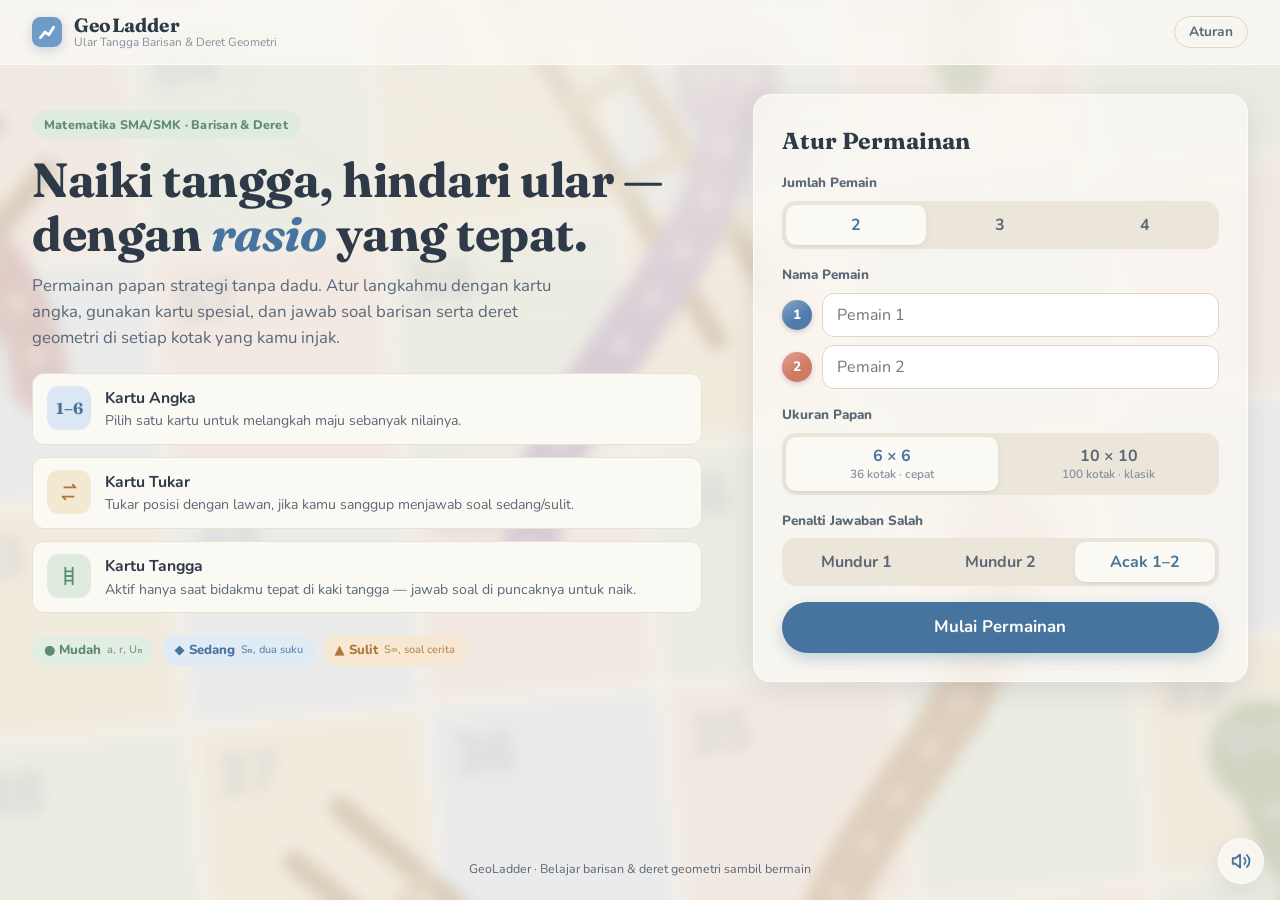
==== commit ef727265: "Add files via upload" ====
--- a/index.html
+++ b/index.html
@@ -15,6 +15,13 @@
   <link rel="stylesheet" href="theme.css">
 </head>
 <body>
+  <div id="boot-screen" class="boot" role="status" aria-live="polite">
+    <div class="boot-card">
+      <div class="spinner" aria-hidden="true"></div>
+      <strong>GeoLadder</strong>
+      <span id="boot-msg">Mengunduh soal terbaru…</span>
+    </div>
+  </div>
   <div id="app">
     <header class="topbar">
       <a class="brand" href="#" id="brand-link" aria-label="GeoLadder">
@@ -27,7 +34,6 @@
         </span>
       </a>
       <nav class="topbar-actions" aria-label="Menu utama">
-        <button class="btn btn-ghost btn-icon" id="btn-teacher" type="button" aria-label="Panel guru"><svg viewBox="0 0 24 24" width="20" height="20" fill="none" stroke="currentColor" stroke-width="2" stroke-linecap="round" stroke-linejoin="round" aria-hidden="true"><circle cx="12" cy="8" r="4"/><path d="M4 21c0-4.4 3.6-7 8-7s8 2.6 8 7"/></svg></button>
         <button class="btn btn-ghost btn-sm" id="btn-rules" type="button">Aturan</button>
         <button class="btn btn-ghost btn-sm is-hidden" id="btn-restart" type="button">Mulai Ulang</button>
         <button class="btn btn-ghost btn-sm is-hidden" id="btn-menu" type="button">Menu</button>
@@ -161,6 +167,8 @@
   <script src="utils.js"></script>
   <script src="audio.js"></script>
   <script src="background.js"></script>
+  <script src="default_questions.js"></script>
+  <script src="cloud.js"></script>
   <script src="questions.js"></script>
   <script src="board.js"></script>
   <script src="game.js"></script>
--- a/teacher.css
+++ b/teacher.css
@@ -1,22 +1,6 @@
 /* =========================================================
    Mode Guru — panel bank soal & penanda mode
    ========================================================= */
-
-.mode-badge {
-  display: inline-flex;
-  align-items: center;
-  padding: 4px 12px;
-  border-radius: 999px;
-  font-size: 0.78rem;
-  font-weight: 800;
-  color: var(--blue-deep);
-  background: var(--blue-soft);
-}
-
-.mode-badge.is-teacher {
-  color: var(--sage-deep);
-  background: var(--sage-soft);
-}
 
 .modal-wide {
   width: min(900px, 100%);
@@ -258,3 +242,57 @@
     width: 100%;
   }
 }
+
+.tp-cloud {
+  margin-top: 12px;
+  padding: 10px 12px;
+  background: var(--surface-2);
+  border: 1px solid var(--line-soft);
+  border-radius: var(--radius-sm);
+}
+
+.tp-sync {
+  display: flex;
+  align-items: center;
+  gap: 8px;
+  font-size: 0.86rem;
+  font-weight: 700;
+  color: var(--text-soft);
+}
+
+.tp-dot {
+  flex: none;
+  width: 10px;
+  height: 10px;
+  border-radius: 50%;
+  background: var(--text-mute);
+}
+
+.tp-sync.is-online .tp-dot {
+  background: var(--sage-deep);
+}
+
+.tp-sync.is-syncing .tp-dot,
+.tp-sync.is-loading .tp-dot {
+  background: var(--blue);
+  animation: spin 1s linear infinite;
+}
+
+.tp-sync.is-offline .tp-dot {
+  background: var(--sand-deep);
+}
+
+.tp-sync.is-error .tp-dot {
+  background: var(--clay-deep);
+}
+
+.tp-cloud-actions {
+  display: flex;
+  flex-wrap: wrap;
+  gap: 8px;
+  margin-top: 10px;
+}
+
+.tp-cloud-actions .input {
+  min-width: 180px;
+}
--- a/theme.css
+++ b/theme.css
@@ -71,32 +71,6 @@
   color: var(--text-soft);
 }
 
-/* Tombol ikon Mode Guru (tersembunyi/halus) */
-.btn-icon {
-  width: 38px;
-  height: 38px;
-  padding: 0;
-  display: inline-grid;
-  place-items: center;
-  border-radius: 50%;
-}
-
-#btn-teacher {
-  opacity: 0.55;
-  transition: opacity 0.2s ease, color 0.2s ease, background 0.2s ease;
-}
-
-#btn-teacher:hover,
-#btn-teacher:focus-visible,
-#btn-teacher.is-active {
-  opacity: 1;
-}
-
-#btn-teacher.is-active {
-  color: var(--sage-deep);
-  background: var(--sage-soft);
-}
-
 /* Tombol suara (kanan bawah) */
 .audio-btn {
   position: fixed;
@@ -130,3 +104,54 @@
     animation: none;
   }
 }
+
+/* Layar loading saat mengunduh soal dari cloud */
+.boot {
+  position: fixed;
+  inset: 0;
+  z-index: 500;
+  display: grid;
+  place-items: center;
+  background: rgba(243, 239, 230, 0.86);
+  -webkit-backdrop-filter: blur(16px);
+  backdrop-filter: blur(16px);
+  transition: opacity 0.35s ease;
+}
+
+.boot.is-done {
+  opacity: 0;
+  pointer-events: none;
+}
+
+.boot-card {
+  display: grid;
+  justify-items: center;
+  gap: 10px;
+  padding: 28px 40px;
+  border-radius: var(--radius);
+  background: rgba(251, 249, 244, 0.85);
+  box-shadow: var(--shadow-md);
+  color: var(--text-soft);
+  text-align: center;
+}
+
+.boot-card strong {
+  font-family: var(--font-display);
+  font-size: 1.3rem;
+  color: var(--text);
+}
+
+.spinner {
+  width: 38px;
+  height: 38px;
+  border-radius: 50%;
+  border: 4px solid var(--sage-soft);
+  border-top-color: var(--sage-deep);
+  animation: spin 0.9s linear infinite;
+}
+
+@keyframes spin {
+  to {
+    transform: rotate(360deg);
+  }
+}
